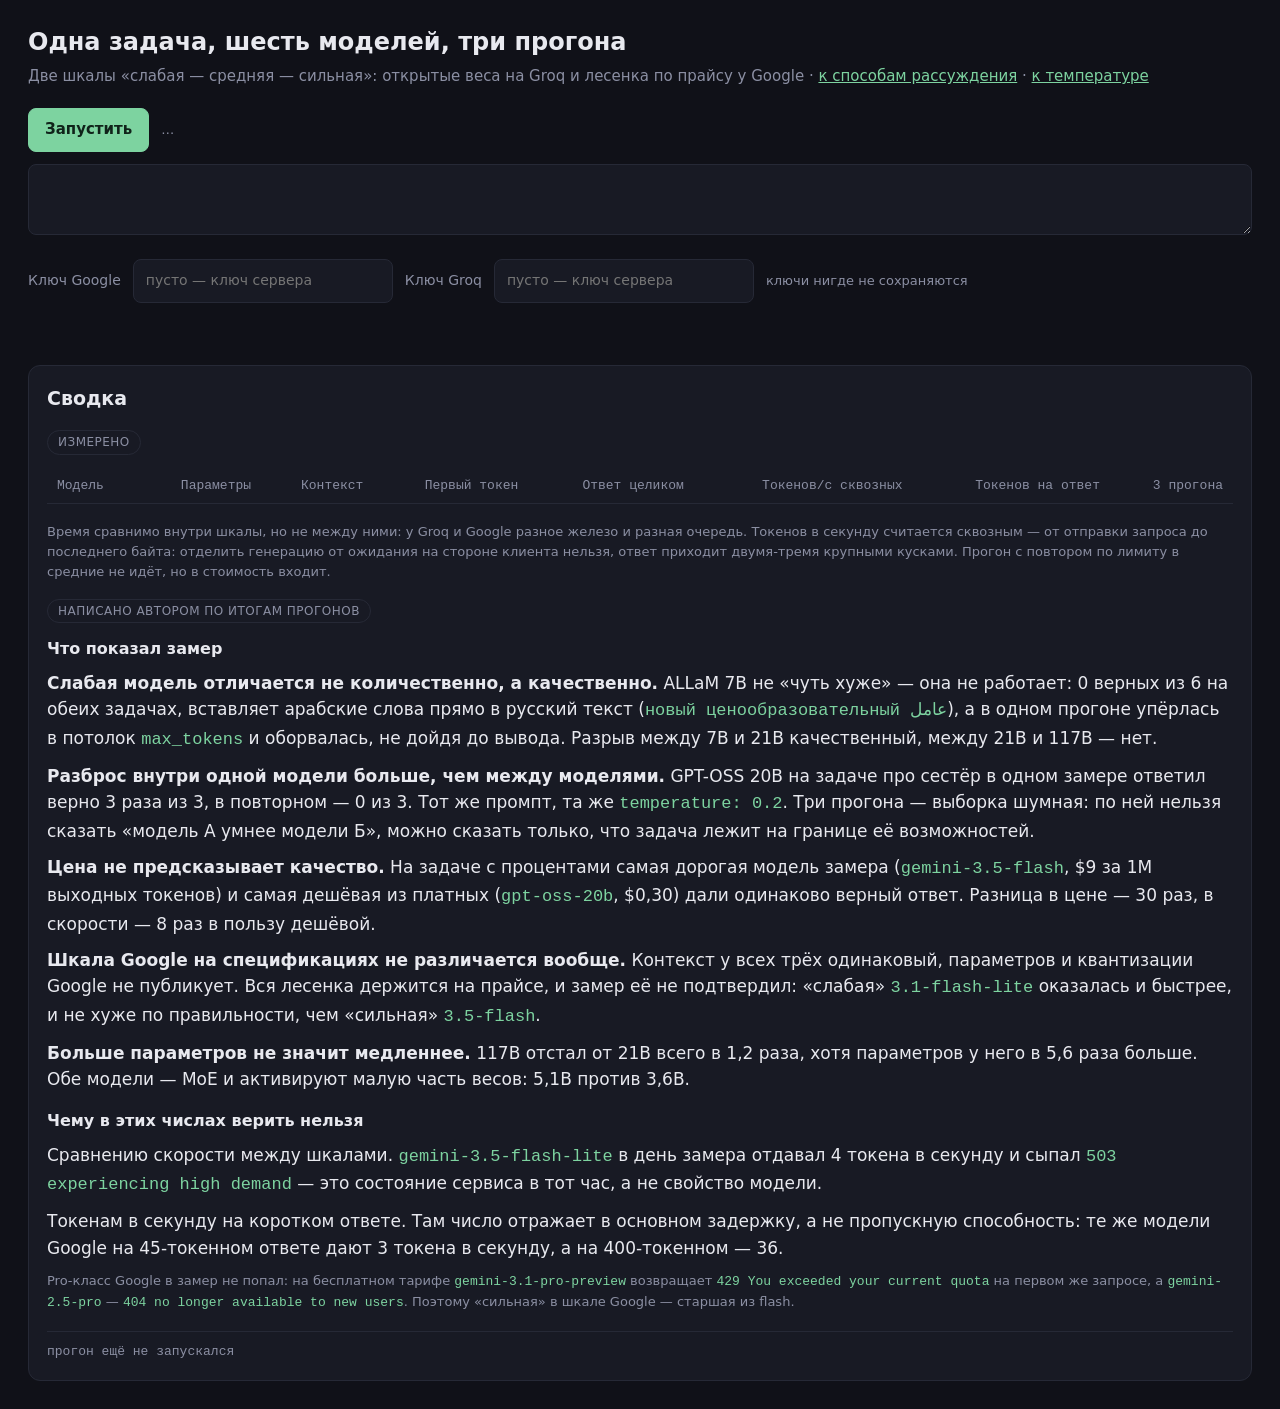
==== web/models.html @ 531aa2fc "feat: compare six models across two weight scales Third stand page at /models runs one task against " ====
<!doctype html>
<html lang="ru">
<head>
<meta charset="utf-8">
<meta name="viewport" content="width=device-width, initial-scale=1">
<title>Версии моделей</title>
<link rel="icon" href="data:image/svg+xml,<svg xmlns='http://www.w3.org/2000/svg' viewBox='0 0 100 100'><text y='.9em' font-size='90'>⚖️</text></svg>">
<style>
  :root {
    --bg: #101118;
    --card: #181a24;
    --line: #262936;
    --text: #e8e9ef;
    --dim: #8b8fa3;
    --accent: #7dd3a0;
    --warn: #e8b573;
    --bad: #e88b8b;
  }
  * { box-sizing: border-box; }
  body {
    margin: 0; padding: 24px 28px 48px;
    background: var(--bg); color: var(--text);
    font: 17px/1.55 system-ui, "Segoe UI", sans-serif;
  }
  h1 { font-size: 24px; margin: 0 0 4px; }
  .sub { color: var(--dim); font-size: 15px; margin: 0 0 20px; }
  .sub code { color: var(--accent); }
  a { color: var(--accent); }

  .controls { display: grid; gap: 12px; margin-bottom: 22px; }
  .row { display: flex; gap: 12px; align-items: center; flex-wrap: wrap; }
  label { color: var(--dim); font-size: 14px; }
  textarea, input {
    background: var(--card); color: var(--text);
    border: 1px solid var(--line); border-radius: 8px;
    padding: 10px 12px; font: inherit; font-size: 16px;
  }
  textarea { width: 100%; min-height: 58px; resize: vertical; }
  input.key { width: 260px; font-size: 14px; }
  .hint { color: var(--dim); font-size: 13px; }

  button {
    background: var(--card); color: var(--text);
    border: 1px solid var(--line); border-radius: 8px;
    padding: 9px 16px; font: inherit; font-size: 15px; cursor: pointer;
  }
  button:hover:not(:disabled) { border-color: var(--accent); }
  button:disabled { opacity: .45; cursor: default; }
  button.main { background: var(--accent); color: #10231a;
                border-color: var(--accent); font-weight: 600; }

  .block { margin-bottom: 26px; }
  .block h2 { font-size: 19px; margin: 0 0 4px; }
  .block .note { color: var(--dim); font-size: 14px; margin: 0 0 12px; max-width: 78ch; }
  .stage { color: var(--accent); font-size: 13px; min-height: 18px; margin: 8px 0; }

  .cols { display: grid; grid-template-columns: repeat(3, 1fr); gap: 16px; }
  .col { background: var(--card); border: 1px solid var(--line);
         border-radius: 12px; padding: 14px; }
  .col.busy { border-color: var(--accent); }
  .colhead { border-bottom: 1px solid var(--line); padding-bottom: 10px; margin-bottom: 12px; }
  .colhead .tier { color: var(--dim); font-size: 12px; letter-spacing: .04em;
                   text-transform: uppercase; }
  .colhead b { display: block; font-size: 16px; margin: 2px 0 6px; }
  .colhead .id { display: block; color: var(--dim); font-size: 12.5px;
                 font-family: ui-monospace, Consolas, monospace; margin-bottom: 8px; }
  .spec { display: grid; grid-template-columns: auto 1fr; gap: 2px 10px;
          font-size: 13px; font-family: ui-monospace, Consolas, monospace; }
  .spec dt { color: var(--dim); }
  .spec dd { margin: 0; }
  .spec dd.none { color: var(--dim); font-style: italic; }
  .colhead .stats { display: block; color: var(--accent); font-size: 13px; margin-top: 10px;
                    font-family: ui-monospace, Consolas, monospace; }
  .colhead .votes { display: block; color: var(--warn); font-size: 13px;
                    font-family: ui-monospace, Consolas, monospace; }

  .card { border: 1px solid var(--line); border-radius: 8px;
          padding: 10px 12px; margin-bottom: 10px; }
  .card.voted { border-color: var(--warn); background: #1d1a15; }
  .card .text { white-space: pre-wrap; font-size: 15px; min-height: 22px; }
  .card .meta { color: var(--dim); font-size: 12px; margin-top: 8px;
                font-family: ui-monospace, Consolas, monospace; }
  .card .vote { font-size: 12px; padding: 3px 10px; margin-top: 8px; color: var(--dim); }
  .card.voted .vote { color: var(--warn); border-color: var(--warn); }
  .card .text b.head { display: block; margin: 8px 0 2px; }
  .card .text code { background: #22252f; border-radius: 4px; padding: 1px 5px;
                     font-family: ui-monospace, Consolas, monospace; font-size: 13.5px; }
  .card .text pre.code { background: #22252f; border-radius: 6px; padding: 8px 10px;
                         margin: 8px 0; overflow-x: auto; white-space: pre;
                         font-family: ui-monospace, Consolas, monospace; font-size: 13px; }
  .err { color: var(--bad); }

  .summary { margin-top: 22px; background: var(--card);
             border: 1px solid var(--line); border-radius: 12px; padding: 18px; }
  .summary h2 { margin: 0 0 14px; font-size: 19px; }
  .tag { display: inline-block; font-size: 12px; letter-spacing: .04em;
         text-transform: uppercase; color: var(--dim);
         border: 1px solid var(--line); border-radius: 20px;
         padding: 2px 10px; margin-bottom: 10px; }
  .takeaway p { margin: 0 0 10px; }
  .takeaway h3 { font-size: 16px; margin: 16px 0 8px; }
  .takeaway h3:first-child { margin-top: 4px; }
  .takeaway code { color: var(--accent); font-family: ui-monospace, Consolas, monospace; }

  table.board { width: 100%; border-collapse: collapse; margin: 4px 0 18px;
                font-size: 14px; font-family: ui-monospace, Consolas, monospace; }
  table.board th, table.board td { text-align: right; padding: 7px 10px;
                                   border-bottom: 1px solid var(--line); }
  table.board th { color: var(--dim); font-weight: 400; font-size: 13px; }
  table.board th:first-child, table.board td:first-child { text-align: left; }
  table.board tr.rule td { color: var(--dim); background: #14161e; }
  table.board td.none { color: var(--dim); }

  .cost { color: var(--dim); font-size: 13px; margin-top: 18px;
          border-top: 1px solid var(--line); padding-top: 10px;
          font-family: ui-monospace, Consolas, monospace; }
</style>
</head>
<body>

<h1>Одна задача, шесть моделей, три прогона</h1>
<p class="sub">Две шкалы «слабая — средняя — сильная»: открытые веса на Groq и лесенка
  по прайсу у Google ·
  <a href="/">к способам рассуждения</a> · <a href="/temperature">к температуре</a></p>

<div class="controls">
  <div class="row">
    <button class="main" id="run">Запустить</button>
    <span class="hint" id="plan">…</span>
  </div>
  <textarea id="task"></textarea>
  <div class="row" id="presets"></div>
  <div class="row">
    <label for="key">Ключ Google</label>
    <input id="key" class="key" type="password" placeholder="пусто — ключ сервера" autocomplete="off">
    <label for="groq">Ключ Groq</label>
    <input id="groq" class="key" type="password" placeholder="пусто — ключ сервера" autocomplete="off">
    <span class="hint">ключи нигде не сохраняются</span>
  </div>
</div>

<div class="stage" id="stage"></div>
<div id="scales"></div>

<section class="summary">
  <h2>Сводка</h2>
  <span class="tag">измерено</span>
  <table class="board" id="board">
    <thead>
      <tr>
        <th>Модель</th><th>Параметры</th><th>Контекст</th>
        <th>Первый токен</th><th>Ответ целиком</th><th>Токенов/с сквозных</th>
        <th>Токенов на ответ</th><th>3 прогона</th>
      </tr>
    </thead>
    <tbody></tbody>
  </table>
  <p class="hint">Время сравнимо внутри шкалы, но не между ними: у Groq и Google
    разное железо и разная очередь. Токенов в секунду считается сквозным — от отправки
    запроса до последнего байта: отделить генерацию от ожидания на стороне клиента
    нельзя, ответ приходит двумя-тремя крупными кусками. Прогон с повтором по лимиту
    в средние не идёт, но в стоимость входит.</p>

  <span class="tag">написано автором по итогам прогонов</span>
  <div class="takeaway">
    <h3>Что показал замер</h3>
    <p><b>Слабая модель отличается не количественно, а качественно.</b> ALLaM 7B не
      «чуть хуже» — она не работает: 0 верных из 6 на обеих задачах, вставляет арабские
      слова прямо в русский текст (<code>новый ценообразовательный عامل</code>), а в
      одном прогоне упёрлась в потолок <code>max_tokens</code> и оборвалась, не дойдя
      до вывода. Разрыв между 7B и 21B качественный, между 21B и 117B — нет.</p>
    <p><b>Разброс внутри одной модели больше, чем между моделями.</b> GPT-OSS 20B на
      задаче про сестёр в одном замере ответил верно 3 раза из 3, в повторном — 0 из 3.
      Тот же промпт, та же <code>temperature: 0.2</code>. Три прогона — выборка шумная:
      по ней нельзя сказать «модель А умнее модели Б», можно сказать только, что задача
      лежит на границе её возможностей.</p>
    <p><b>Цена не предсказывает качество.</b> На задаче с процентами самая дорогая
      модель замера (<code>gemini-3.5-flash</code>, $9 за 1M выходных токенов) и самая
      дешёвая из платных (<code>gpt-oss-20b</code>, $0,30) дали одинаково верный ответ.
      Разница в цене — 30 раз, в скорости — 8 раз в пользу дешёвой.</p>
    <p><b>Шкала Google на спецификациях не различается вообще.</b> Контекст у всех трёх
      одинаковый, параметров и квантизации Google не публикует. Вся лесенка держится
      на прайсе, и замер её не подтвердил: «слабая» <code>3.1-flash-lite</code>
      оказалась и быстрее, и не хуже по правильности, чем «сильная»
      <code>3.5-flash</code>.</p>
    <p><b>Больше параметров не значит медленнее.</b> 117B отстал от 21B всего в 1,2
      раза, хотя параметров у него в 5,6 раза больше. Обе модели — MoE и активируют
      малую часть весов: 5,1B против 3,6B.</p>

    <h3>Чему в этих числах верить нельзя</h3>
    <p>Сравнению скорости между шкалами. <code>gemini-3.5-flash-lite</code> в день
      замера отдавал 4 токена в секунду и сыпал
      <code>503 experiencing high demand</code> — это состояние сервиса в тот час,
      а не свойство модели.</p>
    <p>Токенам в секунду на коротком ответе. Там число отражает в основном задержку,
      а не пропускную способность: те же модели Google на 45-токенном ответе дают
      3 токена в секунду, а на 400-токенном — 36.</p>
    <p class="hint">Pro-класс Google в замер не попал: на бесплатном тарифе
      <code>gemini-3.1-pro-preview</code> возвращает
      <code>429 You exceeded your current quota</code> на первом же запросе, а
      <code>gemini-2.5-pro</code> — <code>404 no longer available to new users</code>.
      Поэтому «сильная» в шкале Google — старшая из flash.</p>
  </div>

  <div class="cost" id="cost">прогон ещё не запускался</div>
</section>

<script>
const $ = (sel, root = document) => root.querySelector(sel);
let CONFIG = null;

function escapeHtml(text) {
  return text.replace(/[&<>]/g, c => ({ "&": "&amp;", "<": "&lt;", ">": "&gt;" }[c]));
}

function markdown(raw) {
  const blocks = [];
  let text = escapeHtml(raw).replace(/```[\w-]*\n?([\s\S]*?)```/g, (_, code) => {
    blocks.push(code.replace(/\n$/, ""));
    return `${blocks.length - 1}`;
  });
  text = text
    .replace(/`([^`\n]+)`/g, "<code>$1</code>")
    .replace(/^\s*[-—]{3,}\s*$/gm, "<hr>")
    .replace(/^#{1,6}\s+(.+)$/gm, "<b class='head'>$1</b>")
    .replace(/\*\*([^*\n]+)\*\*/g, "<b>$1</b>")
    .replace(/^(\s*)[*-]\s+/gm, "$1• ")
    .replace(/\*(\S[^*\n]*?\S|\S)\*/g, "<i>$1</i>");
  return text.replace(/(\d+)/g, (_, i) => `<pre class="code">${blocks[i]}</pre>`);
}

function append(node, text) {
  if (!node) return;
  node.raw = (node.raw || "") + text;
  node.innerHTML = markdown(node.raw);
}

function fail(node, text) {
  if (!node) return;
  const span = document.createElement("span");
  span.className = "err";
  span.textContent = text;
  node.append(span);
  node.broken = true;
}

function context(value) {
  if (!value) return null;
  return value >= 1048576 ? `${Math.round(value / 1048576)}M` : `${Math.round(value / 1024)}K`;
}

function money(value) {
  if (value === null || value === undefined) return null;
  return "$" + value.toFixed(5);
}

// Пустое поле в карточке — не дырка в данных, а то, что провайдер не публикует.
function specRow(term, value) {
  return value
    ? `<dt>${term}</dt><dd>${value}</dd>`
    : `<dt>${term}</dt><dd class="none">не опубликовано</dd>`;
}

fetch("/api/models-config").then(r => r.json()).then(cfg => {
  CONFIG = cfg;
  const total = cfg.models.length * cfg.runs;
  $("#plan").textContent =
    `${cfg.models.length} моделей × ${cfg.runs} прогона = ${total} запросов, ` +
    `max_tokens = ${cfg.max_tokens}`;
  $("#task").value = cfg.tasks[0].task;

  cfg.tasks.forEach(item => {
    const button = document.createElement("button");
    button.textContent = item.type;
    button.dataset.preset = "";
    button.addEventListener("click", () => ($("#task").value = item.task));
    $("#presets").append(button);
  });

  if (!cfg.server_key) $("#key").placeholder = "ключа Google на сервере нет";
  if (!cfg.server_groq_key) $("#groq").placeholder = "ключа Groq на сервере нет";
  build();
});

function build() {
  const host = $("#scales");
  host.innerHTML = "";
  for (const scale of CONFIG.scales) {
    const section = document.createElement("section");
    section.className = "block";
    section.innerHTML = `<h2>${scale.title}</h2><p class="note">${scale.note}</p>
                         <div class="cols"></div>`;
    const cols = $(".cols", section);

    for (const model of CONFIG.models.filter(m => m.scale === scale.key)) {
      const col = document.createElement("div");
      col.className = "col";
      col.dataset.model = model.key;
      const params = model.active ? `${model.params} / ${model.active} активных` : model.params;
      const price = model.price
        ? `$${model.price[0]} / $${model.price[1]} за 1M`
        : null;
      const link = model.hf
        ? `<a href="${model.hf}" target="_blank" rel="noreferrer">карточка на HuggingFace</a>`
        : null;
      col.innerHTML = `<div class="colhead">
          <span class="tier">${model.tier}</span>
          <b>${model.title}</b>
          <span class="id">${model.id}</span>
          <dl class="spec">
            ${specRow("параметры", params)}
            ${specRow("контекст", context(model.context))}
            ${specRow("квантизация", model.quant)}
            ${specRow("прайс", price)}
            ${specRow("веса", link)}
          </dl>
          <span class="stats">не запускалась</span>
          <span class="votes"></span>
        </div><div class="cards"></div>`;
      cols.append(col);
    }
    host.append(section);
  }
  $("#board tbody").innerHTML = "";
}

function column(key) {
  return $(`.col[data-model="${key}"]`);
}

function addCard(event) {
  const card = document.createElement("div");
  card.className = "card";
  card.dataset.card = event.target;
  card.innerHTML = `<div class="text"></div><div class="meta"></div>
                    <button class="vote">этот лучше</button>`;
  $(".vote", card).addEventListener("click", () => {
    card.classList.toggle("voted");
    countVotes();
  });
  $(".cards", column(event.model)).append(card);
}

function countVotes() {
  document.querySelectorAll(".col").forEach(col => {
    const total = col.querySelectorAll(".card").length;
    const voted = col.querySelectorAll(".card.voted").length;
    $(".votes", col).textContent = total ? `верных по мнению человека: ${voted} из ${total}` : "";
  });
}

function addRow(stats) {
  const model = CONFIG.models.find(m => m.key === stats.model);
  const board = $("#board tbody");

  if (!board.querySelector(`tr.rule[data-scale="${model.scale}"]`)) {
    const rule = document.createElement("tr");
    rule.className = "rule";
    rule.dataset.scale = model.scale;
    rule.innerHTML = `<td colspan="8">${
      CONFIG.scales.find(s => s.key === model.scale).title}</td>`;
    board.append(rule);
  }

  const cell = value => value === null || value === undefined
    ? '<td class="none">—</td>' : `<td>${value}</td>`;
  const row = document.createElement("tr");
  row.innerHTML =
    `<td>${model.title}</td>` +
    cell(model.active ? `${model.params}/${model.active}` : model.params) +
    cell(context(model.context)) +
    cell(stats.ttft === null ? null : `${stats.ttft} с`) +
    cell(stats.seconds === null ? null : `${stats.seconds} с`) +
    cell(stats.tps) +
    cell(stats.tokens_out) +
    cell(money(stats.cost));
  board.append(row);
}

async function stream(url, payload, handle) {
  const response = await fetch(url, {
    method: "POST",
    headers: { "Content-Type": "application/json" },
    body: JSON.stringify(payload),
  });
  if (!response.ok) throw new Error("HTTP " + response.status);

  const reader = response.body.getReader();
  const decoder = new TextDecoder();
  let buffer = "";
  for (;;) {
    const { value, done } = await reader.read();
    if (done) break;
    buffer += decoder.decode(value, { stream: true });
    let cut;
    while ((cut = buffer.indexOf("\n")) >= 0) {
      const raw = buffer.slice(0, cut);
      buffer = buffer.slice(cut + 1);
      if (raw.trim()) handle(JSON.parse(raw));
    }
  }
}

async function runAll() {
  const task = $("#task").value.trim();
  if (!task) { alert("Задача пустая"); return; }

  build();
  const stage = $("#stage");
  const total = CONFIG.models.length * CONFIG.runs;
  let done = 0;

  try {
    await stream("/api/models-run",
      { task, key: $("#key").value, groq_key: $("#groq").value },
      event => {
        if (event.t === "card") {
          done += 1;
          column(event.model).classList.add("busy");
          stage.textContent = `прогон ${done} из ${total}`;
          addCard(event);
        } else if (event.t === "delta") {
          append($(`.card[data-card="${event.target}"] .text`), event.text);
        } else if (event.t === "error") {
          fail($(`.card[data-card="${event.target}"] .text`), event.message);
        } else if (event.t === "retry") {
          stage.textContent = `лимит ${event.code}, повтор через ${event.after} с`;
        } else if (event.t === "run") {
          const card = $(`.card[data-card="${event.model}r${event.run}"] .meta`);
          const parts = [`${event.seconds} с`];
          if (event.ttft !== null) parts.push(`первый токен ${event.ttft} с`);
          if (event.tps !== null) parts.push(`${event.tps} ток/с`);
          parts.push(`${event.tokens_out} токенов`);
          if (event.cost !== null) parts.push(money(event.cost));
          if (event.retries) parts.push(`повторов ${event.retries} — из среднего исключён`);
          if (card) card.textContent = parts.join(" · ");
        } else if (event.t === "model_stats") {
          const col = column(event.model);
          col.classList.remove("busy");
          const lost = event.ok < event.runs ? ` · чистых ${event.ok} из ${event.runs}` : "";
          $(".stats", col).textContent = event.ok
            ? `${event.seconds} с · ${event.tps} ток/с · первый токен ${event.ttft} с${lost}`
            : `все ${event.runs} прогона сорвались`;
          addRow(event);
          countVotes();
        } else if (event.t === "done") {
          const m = event.metrics;
          $("#cost").textContent =
            `${m.requests} запросов · ${m.chars} символов · ${m.tokens} токенов · ` +
            `$${m.cost.toFixed(4)} · ${m.seconds} с на весь прогон`;
        }
      });
  } catch (error) {
    stage.innerHTML = `<span class="err">сбой: ${error.message}</span>`;
    return;
  }
  stage.textContent = "";
}

$("#run").addEventListener("click", async () => {
  document.querySelectorAll("button:not(.vote)").forEach(b => (b.disabled = true));
  await runAll();
  document.querySelectorAll("button:not(.vote)").forEach(b => (b.disabled = false));
});
</script>
</body>
</html>
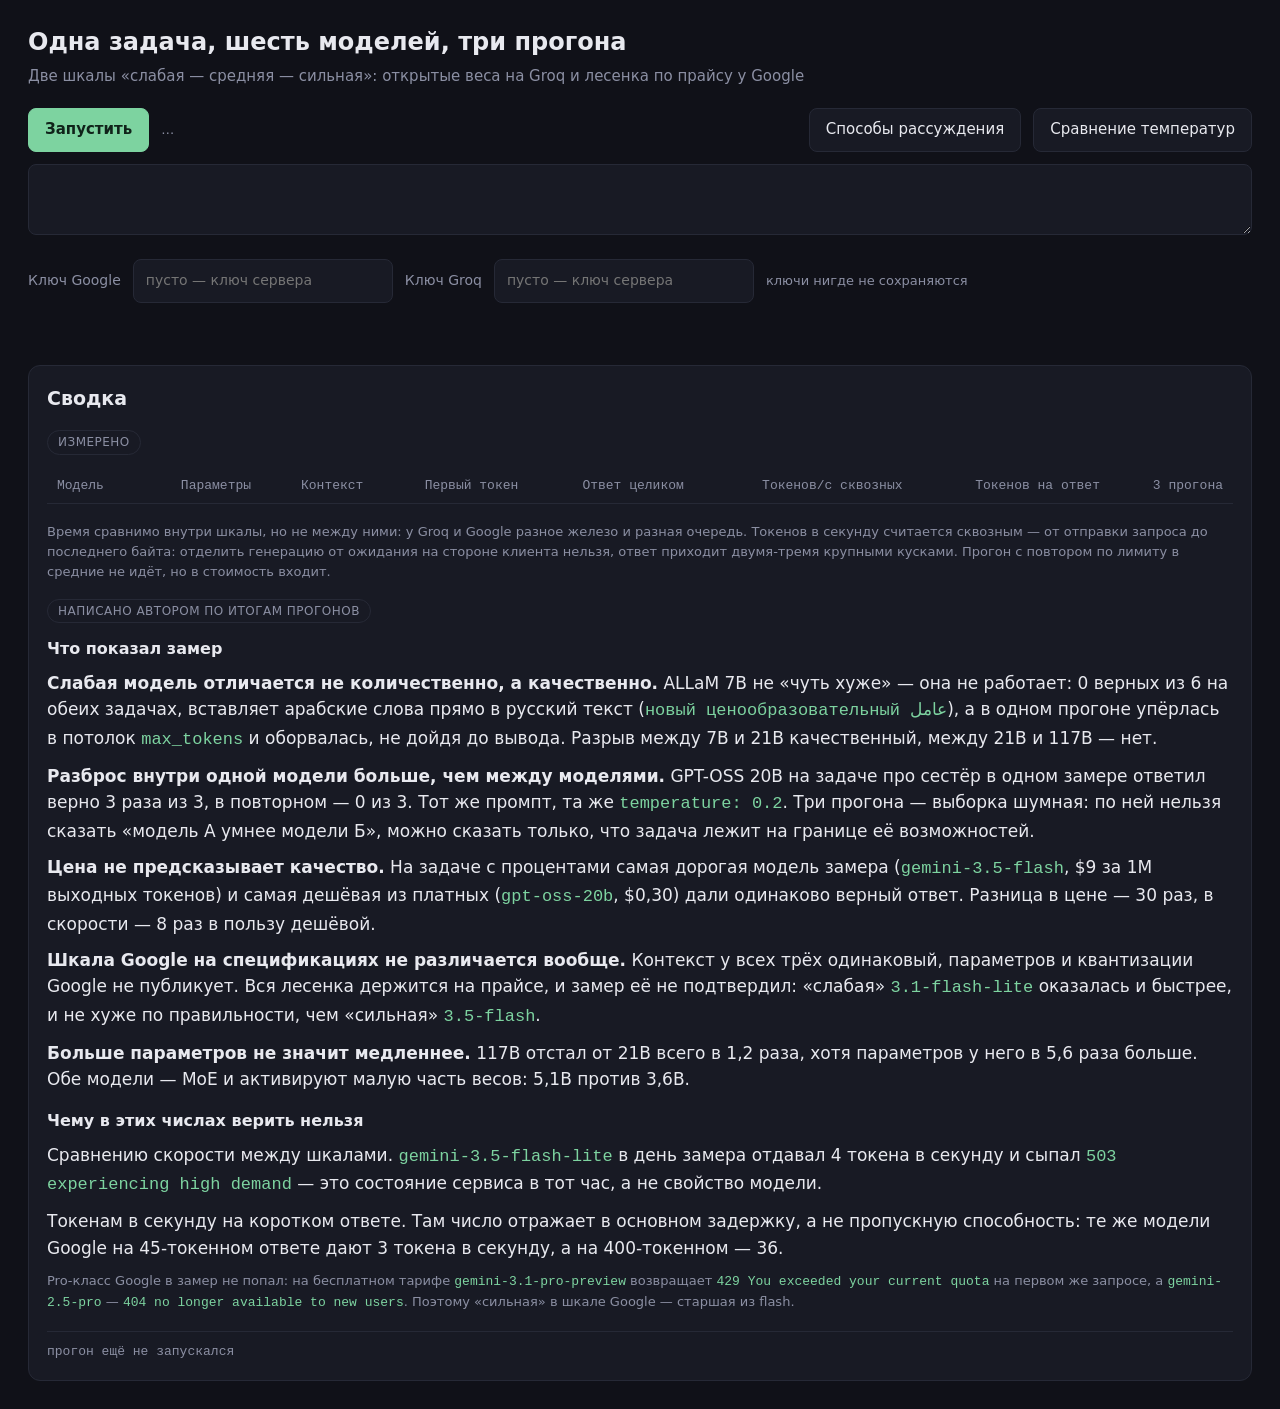
==== commit 5fdde88c: "feat: navigate between stand pages with buttons everywhere The temperature and models pages linked t" ====
--- a/web/models.html
+++ b/web/models.html
@@ -48,6 +48,14 @@
   button:disabled { opacity: .45; cursor: default; }
   button.main { background: var(--accent); color: #10231a;
                 border-color: var(--accent); font-weight: 600; }
+
+  a.btn {
+    margin-left: auto; text-decoration: none; color: var(--text);
+    background: var(--card); border: 1px solid var(--line); border-radius: 8px;
+    padding: 9px 16px; font-size: 15px;
+  }
+  a.btn + a.btn { margin-left: 0; }
+  a.btn:hover { border-color: var(--accent); }
 
   .block { margin-bottom: 26px; }
   .block h2 { font-size: 19px; margin: 0 0 4px; }
@@ -120,13 +128,14 @@
 
 <h1>Одна задача, шесть моделей, три прогона</h1>
 <p class="sub">Две шкалы «слабая — средняя — сильная»: открытые веса на Groq и лесенка
-  по прайсу у Google ·
-  <a href="/">к способам рассуждения</a> · <a href="/temperature">к температуре</a></p>
+  по прайсу у Google</p>
 
 <div class="controls">
   <div class="row">
     <button class="main" id="run">Запустить</button>
     <span class="hint" id="plan">…</span>
+    <a class="btn" href="/">Способы рассуждения</a>
+    <a class="btn" href="/temperature">Сравнение температур</a>
   </div>
   <textarea id="task"></textarea>
   <div class="row" id="presets"></div>
